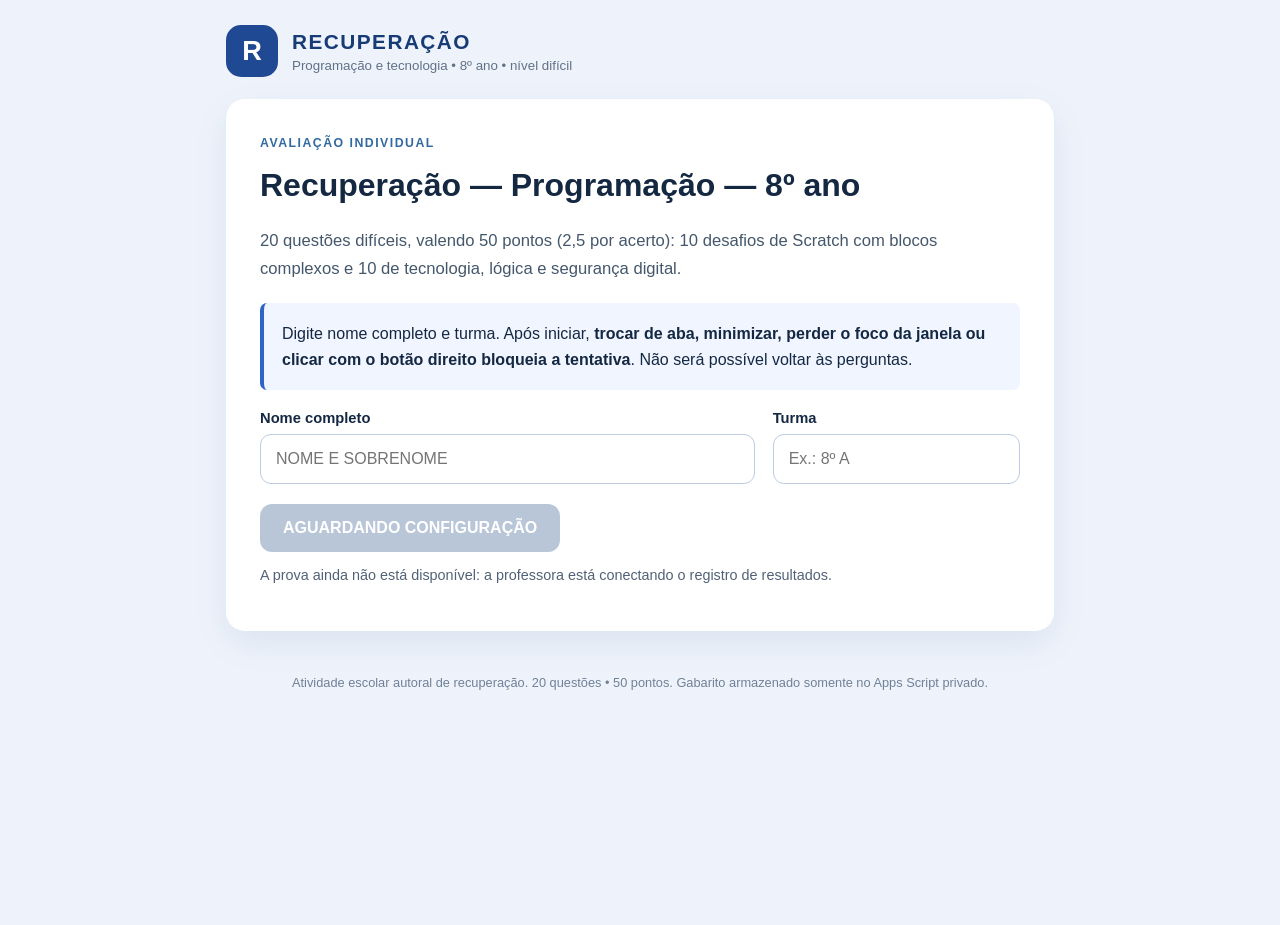
==== recuperacao/index.html @ 846eba14 "Preparar recuperação 8º ano: recuperacao/index.html" ====
<!doctype html>
<html lang="pt-BR"><head><meta charset="utf-8"><meta name="viewport" content="width=device-width, initial-scale=1">
<title>Recuperação • Programação • 8º ano</title>
<meta name="description" content="Avaliação de recuperação de programação e tecnologia — 8º ano.">
<link rel="stylesheet" href="style.css"></head><body><main class="shell">
<header class="head"><div class="mark">R</div><div><strong>RECUPERAÇÃO</strong><small>Programação e tecnologia • 8º ano • nível difícil</small></div></header>
<section id="app" aria-live="polite"></section>
<footer>Atividade escolar autoral de recuperação. 20 questões • 50 pontos. Gabarito armazenado somente no Apps Script privado.</footer>
</main>
<script src="config.js"></script><script src="questions.js"></script><script src="app.js"></script></body></html>
---- recuperacao/style.css ----
:root{font-family:Arial,Helvetica,sans-serif;color:#152842;background:#eef3fb;font-synthesis:none}*{box-sizing:border-box}body{margin:0;min-height:100vh}.shell{max-width:860px;margin:25px auto;padding:0 16px}.head{display:flex;align-items:center;gap:14px;margin-bottom:22px}.head strong{display:block;font-size:1.3rem;letter-spacing:.07em;color:#173b75}.head small{display:block;color:#607187;margin-top:4px}.mark{background:#1f4a93;color:#fff;border-radius:15px;width:52px;height:52px;display:grid;place-items:center;font-size:1.7rem;font-weight:800}.card{background:white;border-radius:19px;padding:34px;box-shadow:0 12px 35px #173b7515;margin-bottom:20px}.eyebrow{color:#3269a1;font-size:.77rem;letter-spacing:.12em;font-weight:800;text-transform:uppercase}h1{font-size:clamp(1.35rem,3vw,2rem);line-height:1.3;margin:14px 0 20px}.lead{font-size:1.04rem;line-height:1.7;color:#44576b}.note{background:#f0f5ff;border-left:4px solid #2e64c6;padding:18px;margin:20px 0;line-height:1.6;border-radius:7px}.fields{display:grid;grid-template-columns:2fr 1fr;gap:18px;margin:20px 0}label{font-weight:bold;font-size:.92rem}input{margin-top:8px;width:100%;padding:15px;border:1px solid #bdcce0;border-radius:11px;font-size:1rem}.btn{background:#1e4d9b;color:#fff;border:0;border-radius:12px;padding:15px 23px;font-size:1rem;font-weight:bold;cursor:pointer}.btn:disabled{background:#b8c6d8;cursor:not-allowed}.topbar{display:flex;justify-content:space-between;margin:12px 0;color:#445c79;font-weight:700}.progress{height:8px;background:#dbe6f6;border-radius:6px;margin:12px 0 22px;overflow:hidden}.progress span{display:block;height:100%;background:#386ccb}.options{display:grid;gap:12px;margin-top:23px}.option{display:flex;align-items:center;text-align:left;gap:12px;background:#fff;border:2px solid #dce5f1;border-radius:12px;padding:15px;cursor:pointer;font-size:1rem;color:#253449}.option b{background:#e6efff;color:#25509d;border-radius:9px;padding:9px 12px}.option.selected{border-color:#2e68cd;background:#ecf4ff}.actions{display:flex;align-items:center;justify-content:space-between;gap:10px;margin-top:22px}.blockstack{background:#f8fafd;border:1px solid #dce6f5;border-radius:14px;padding:16px;margin:16px 0}.block{background:#4a92d8;color:#fff;border-radius:9px;padding:10px 16px;margin:6px 0;max-width:max-content;font-size:.93rem}.block.event{background:#d59c2b}.block.control{background:#de963b}.block.looks{background:#9871c9}.block.variables{background:#c77f39}.big{font-size:4rem;font-weight:bold;color:#2b5da5}.centered{text-align:center;padding:65px 34px}.status{font-size:.9rem;color:#526276}footer{font-size:.8rem;text-align:center;color:#708096;padding:24px}@media(max-width:600px){.fields{grid-template-columns:1fr}.card{padding:22px}.actions{flex-direction:column;align-items:stretch}.btn{width:100%}}
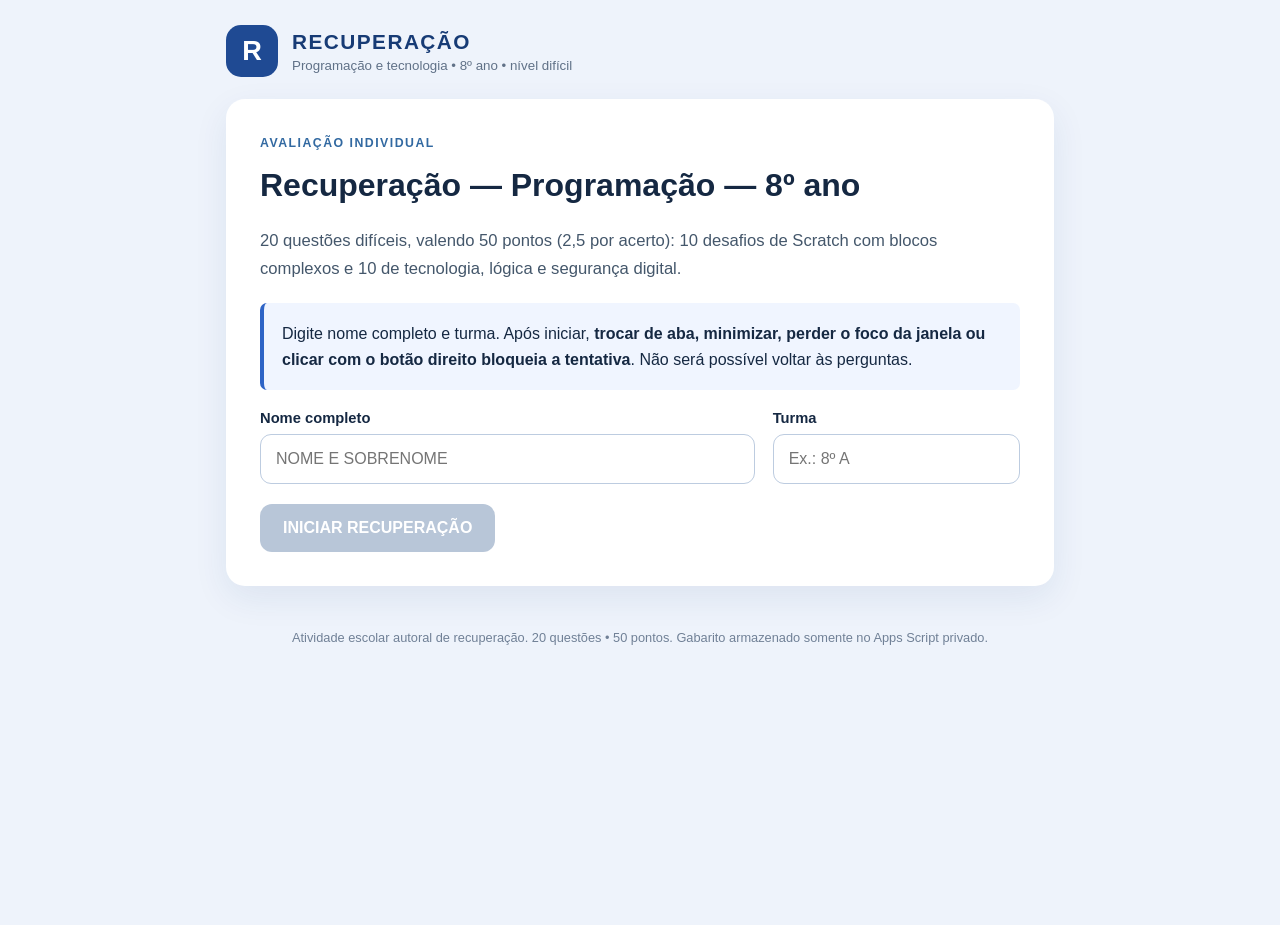
==== commit 83124ebe: "Evitar cache antigo na configuração da recuperação" ====
--- a/recuperacao/index.html
+++ b/recuperacao/index.html
@@ -7,4 +7,4 @@
 <section id="app" aria-live="polite"></section>
 <footer>Atividade escolar autoral de recuperação. 20 questões • 50 pontos. Gabarito armazenado somente no Apps Script privado.</footer>
 </main>
-<script src="config.js"></script><script src="questions.js"></script><script src="app.js"></script></body></html>+<script>window.RESULTS_URL = "https://script.google.com/macros/s/AKfycbyaTM0E8uY31bMi3gKAqbpmTvmoBfaI_K7LIVJ0rFPo7oQYNUvBzx1uXN46q2lBHB9vzg/exec";</script><script src="questions.js"></script><script src="app.js?v=recup-20261103-3"></script></body></html>
